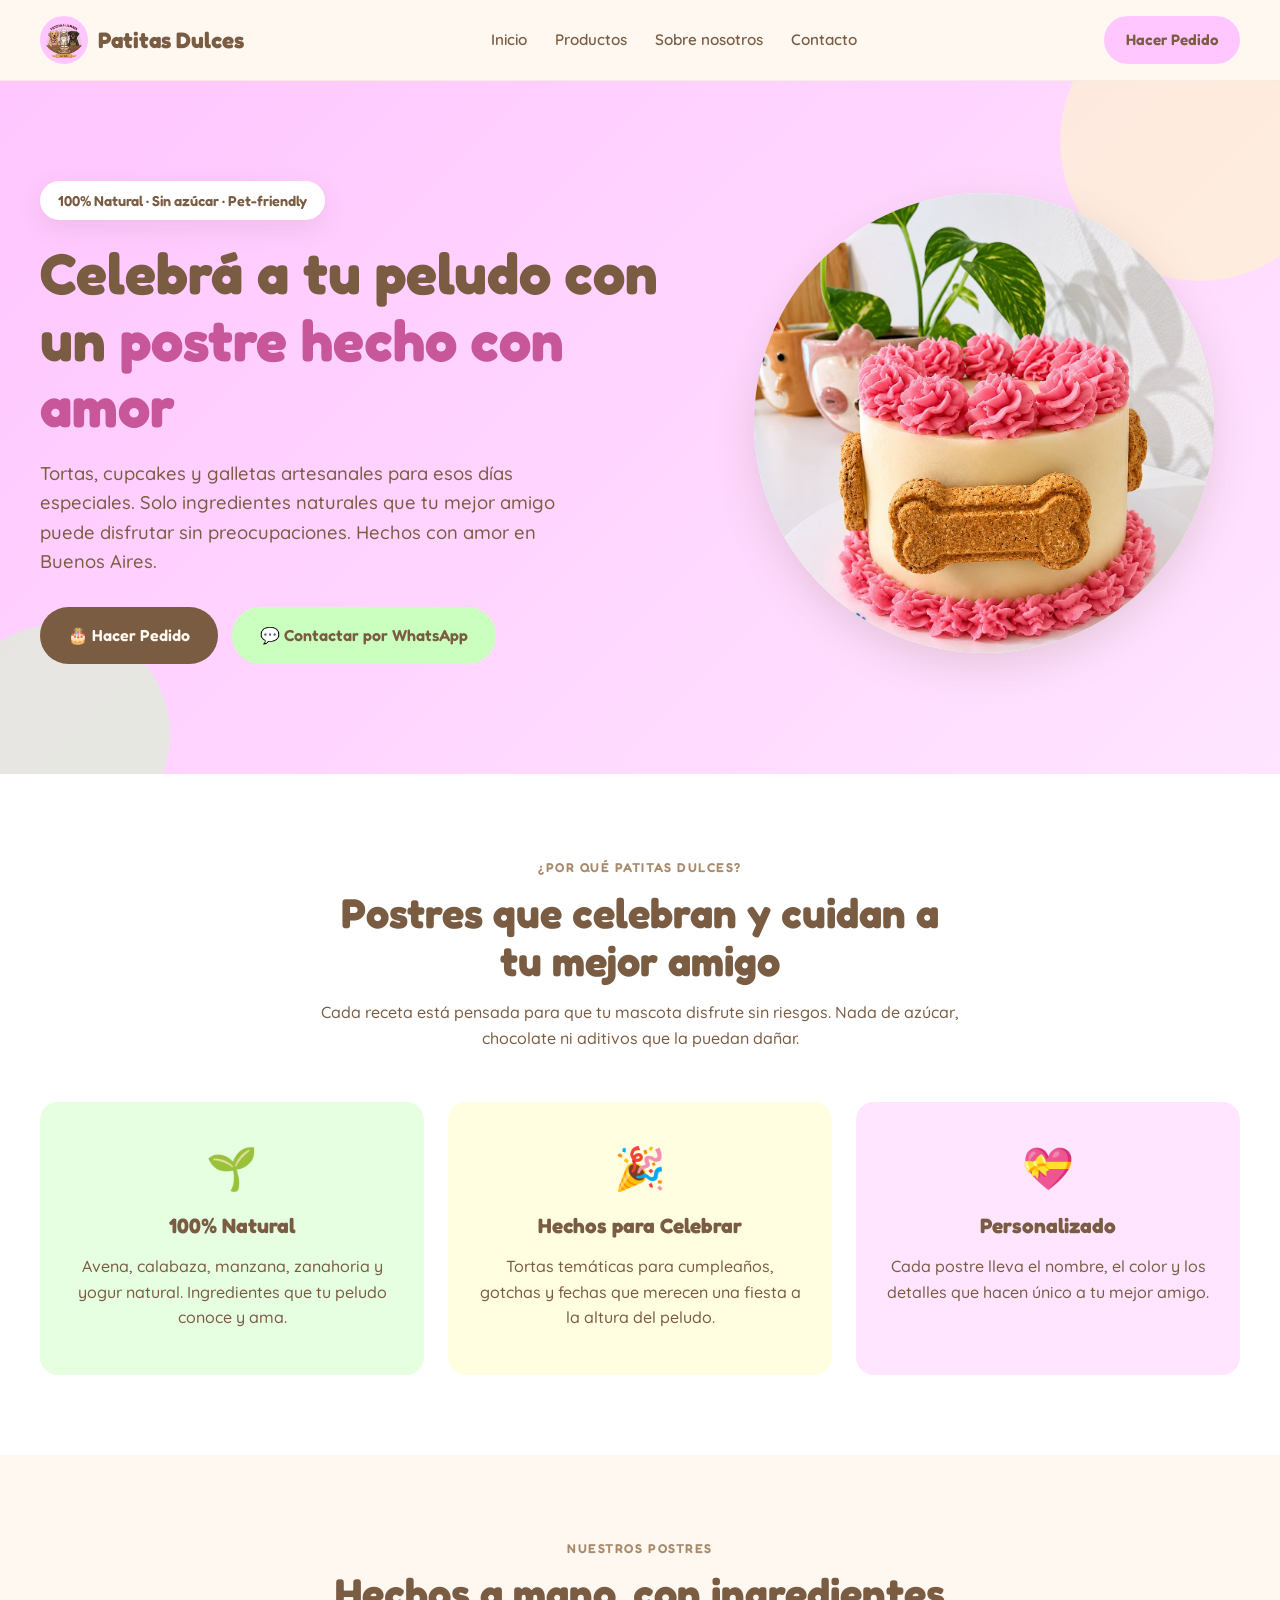
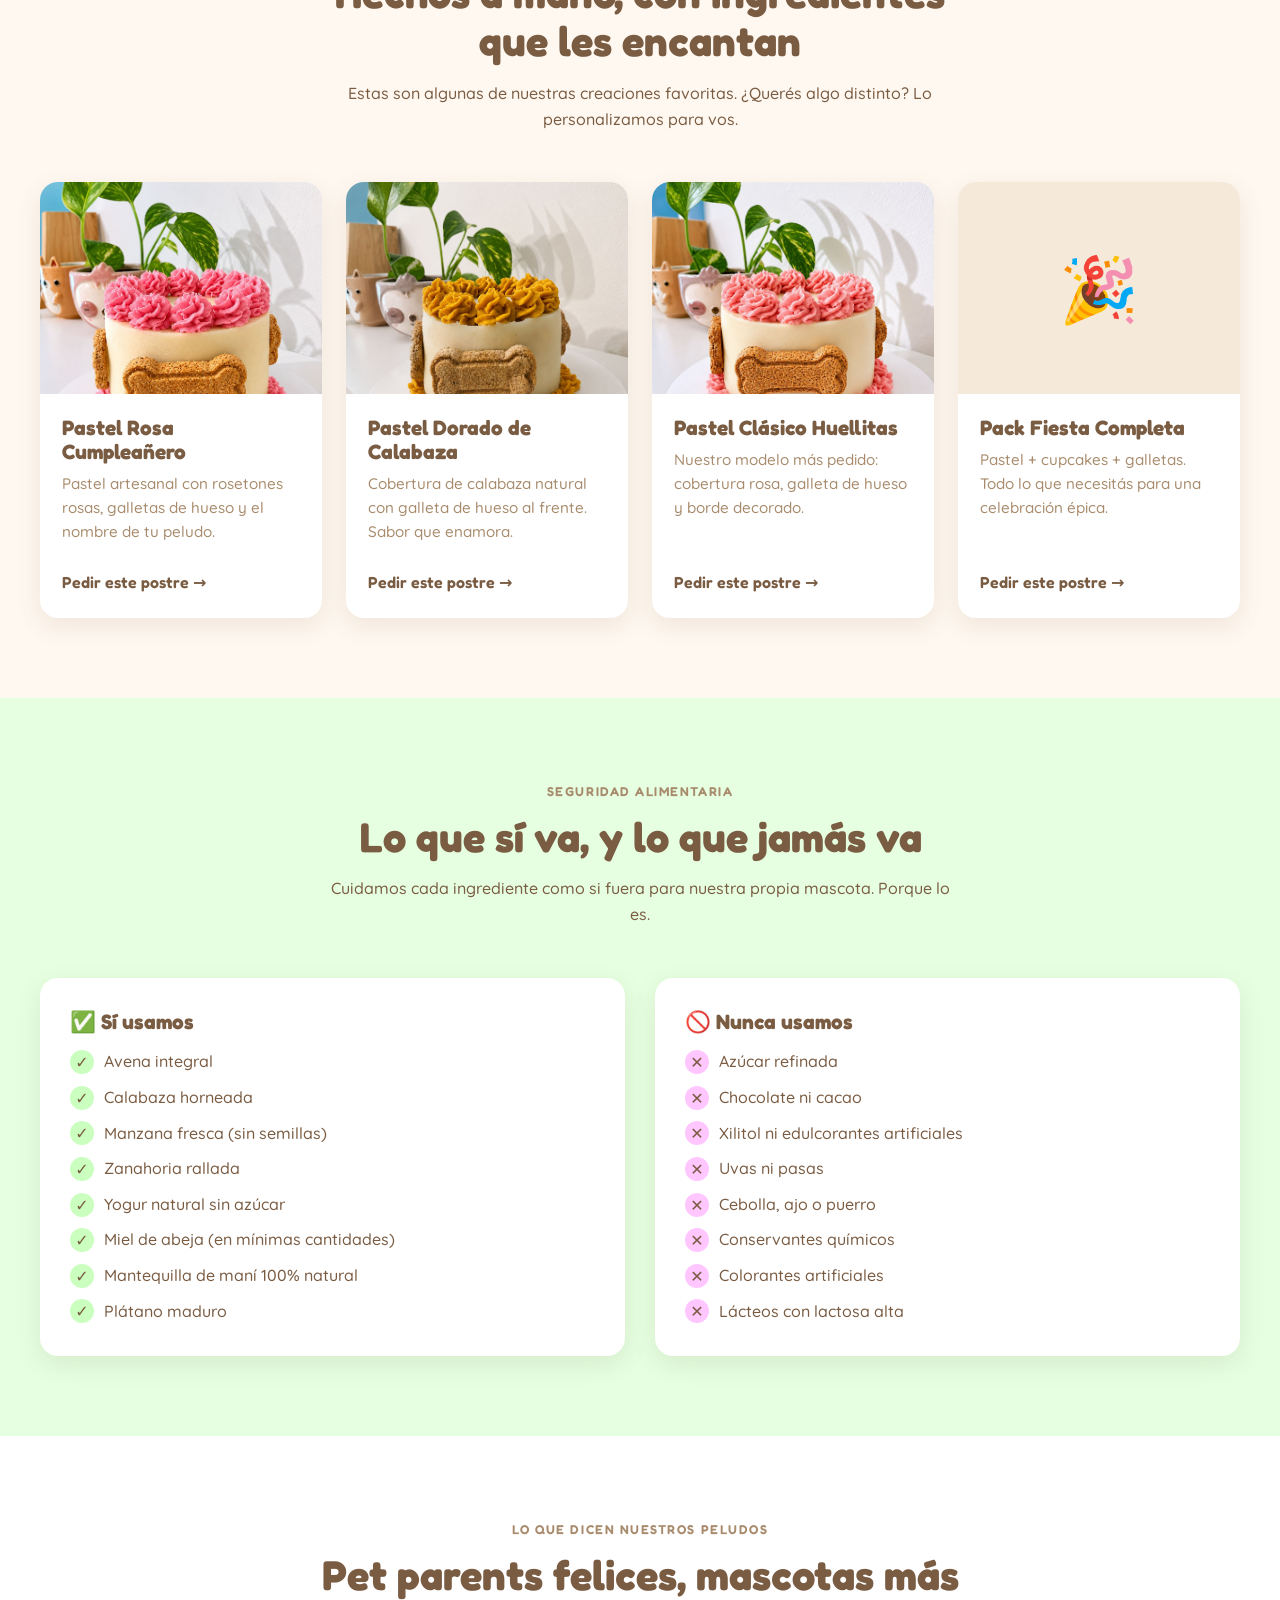
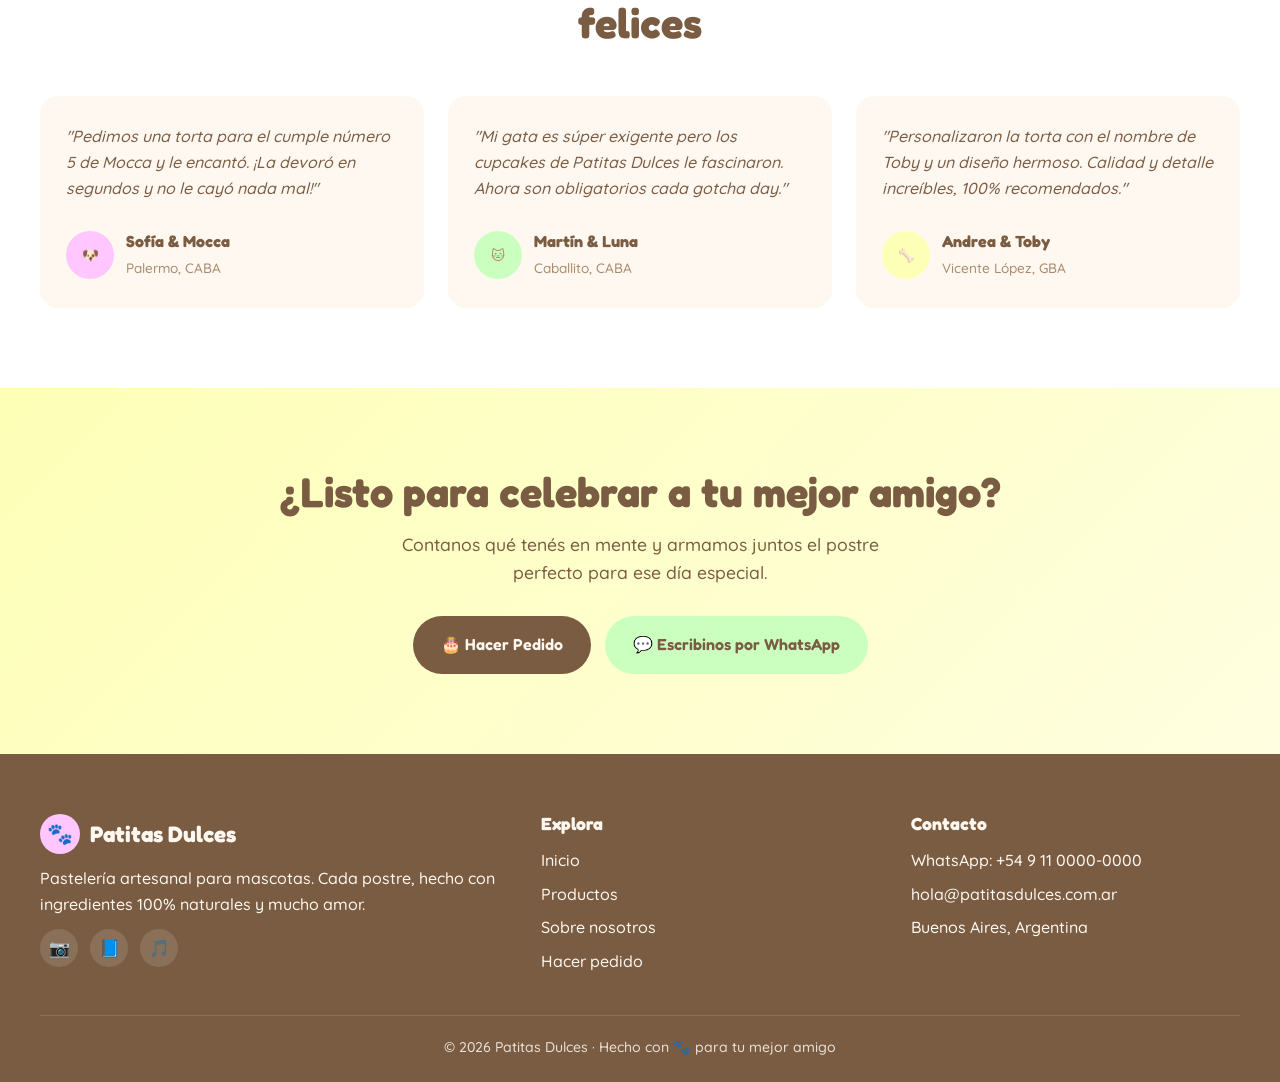
==== index.html @ 6750fe20 "Reestructurar sitio en raiz y actualizar a Argentina" ====
<!DOCTYPE html>
<html lang="es">
<head>
  <meta charset="UTF-8" />
  <meta name="viewport" content="width=device-width, initial-scale=1.0" />
  <title>Patitas Dulces — Postres naturales para tu mascota</title>
  <meta name="description" content="Pastelería artesanal para mascotas. Postres 100% naturales, sin azúcar, sin chocolate y sin aditivos para celebrar los días especiales de tu peludo." />

  <link rel="preconnect" href="https://fonts.googleapis.com" />
  <link rel="preconnect" href="https://fonts.gstatic.com" crossorigin />
  <link href="https://fonts.googleapis.com/css2?family=Fredoka:wght@400;500;600;700&family=Quicksand:wght@400;500;600;700&display=swap" rel="stylesheet" />

  <link rel="stylesheet" href="css/styles.css" />
</head>
<body>

  <!-- ============ HEADER ============ -->
  <header class="site-header">
    <div class="container nav">
      <a href="#inicio" class="logo" aria-label="Patitas Dulces inicio">
        <img src="assets/Many Paws.png" alt="" class="logo-img" />
        Patitas Dulces
      </a>

      <ul class="nav-links" id="nav-links">
        <li><a href="#inicio">Inicio</a></li>
        <li><a href="#productos">Productos</a></li>
        <li><a href="#nosotros">Sobre nosotros</a></li>
        <li><a href="#contacto">Contacto</a></li>
      </ul>

      <div class="nav-cta">
        <a href="pedidos.html" class="btn btn-pill">Hacer Pedido</a>
        <button class="menu-toggle" aria-label="Abrir menú" aria-expanded="false">☰</button>
      </div>
    </div>
  </header>

  <main>

    <!-- ============ HERO ============ -->
    <section class="hero" id="inicio">
      <div class="container hero-inner">
        <div>
          <span class="hero-badge">100% Natural · Sin azúcar · Pet-friendly</span>
          <h1>Celebrá a tu peludo con un <span>postre hecho con amor</span></h1>
          <p class="hero-sub">
            Tortas, cupcakes y galletas artesanales para esos días especiales.
            Solo ingredientes naturales que tu mejor amigo puede disfrutar sin preocupaciones.
            Hechos con amor en Buenos Aires.
          </p>
          <div class="hero-actions">
            <a href="pedidos.html" class="btn btn-primary">🎂 Hacer Pedido</a>
            <a
              href="#"
              class="btn btn-secondary"
              data-whatsapp-message="¡Hola Patitas Dulces! 🐾 Quiero más información sobre sus postres para mascotas."
            >💬 Contactar por WhatsApp</a>
          </div>
        </div>

        <div class="hero-illustration">
          <span class="paw paw-1" aria-hidden="true">🐾</span>
          <span class="paw paw-2" aria-hidden="true">🐾</span>
          <span class="paw paw-3" aria-hidden="true">🐾</span>
          <img src="assets/Imagenes/pastel-rosa.jpeg" alt="Pastel artesanal para mascotas con galleta de hueso y rosetones rosas" />
        </div>
      </div>
    </section>

    <!-- ============ PROPUESTA DE VALOR ============ -->
    <section class="valores" id="nosotros">
      <div class="container">
        <div class="section-head">
          <span class="eyebrow">¿Por qué Patitas Dulces?</span>
          <h2>Postres que celebran y cuidan a tu mejor amigo</h2>
          <p>Cada receta está pensada para que tu mascota disfrute sin riesgos. Nada de azúcar, chocolate ni aditivos que la puedan dañar.</p>
        </div>

        <div class="cards-3">
          <article class="valor-card menta">
            <span class="icono" aria-hidden="true">🌱</span>
            <h3>100% Natural</h3>
            <p>Avena, calabaza, manzana, zanahoria y yogur natural. Ingredientes que tu peludo conoce y ama.</p>
          </article>
          <article class="valor-card vainilla">
            <span class="icono" aria-hidden="true">🎉</span>
            <h3>Hechos para Celebrar</h3>
            <p>Tortas temáticas para cumpleaños, gotchas y fechas que merecen una fiesta a la altura del peludo.</p>
          </article>
          <article class="valor-card rosa">
            <span class="icono" aria-hidden="true">💝</span>
            <h3>Personalizado</h3>
            <p>Cada postre lleva el nombre, el color y los detalles que hacen único a tu mejor amigo.</p>
          </article>
        </div>
      </div>
    </section>

    <!-- ============ PRODUCTOS ============ -->
    <section class="productos" id="productos">
      <div class="container">
        <div class="section-head">
          <span class="eyebrow">Nuestros postres</span>
          <h2>Hechos a mano, con ingredientes que les encantan</h2>
          <p>Estas son algunas de nuestras creaciones favoritas. ¿Querés algo distinto? Lo personalizamos para vos.</p>
        </div>

        <div class="product-grid">
          <article class="product-card">
            <div class="product-image rosa">
              <img src="assets/Imagenes/pastel-rosa.jpeg" alt="Pastel de cumpleaños rosa con galleta de hueso" />
            </div>
            <div class="product-body">
              <h3>Pastel Rosa Cumpleañero</h3>
              <p>Pastel artesanal con rosetones rosas, galletas de hueso y el nombre de tu peludo.</p>
              <a href="pedidos.html#producto-pastel-rosa" class="product-link">Pedir este postre →</a>
            </div>
          </article>

          <article class="product-card">
            <div class="product-image vainilla">
              <img src="assets/Imagenes/pastel-amarillo.jpeg" alt="Pastel de cumpleaños con rosetones dorados y galleta de hueso" />
            </div>
            <div class="product-body">
              <h3>Pastel Dorado de Calabaza</h3>
              <p>Cobertura de calabaza natural con galleta de hueso al frente. Sabor que enamora.</p>
              <a href="pedidos.html#producto-pastel-amarillo" class="product-link">Pedir este postre →</a>
            </div>
          </article>

          <article class="product-card">
            <div class="product-image menta">
              <img src="assets/Imagenes/pastel-rosa-2.jpeg" alt="Pastel rosa clásico con galleta de hueso frontal" />
            </div>
            <div class="product-body">
              <h3>Pastel Clásico Huellitas</h3>
              <p>Nuestro modelo más pedido: cobertura rosa, galleta de hueso y borde decorado.</p>
              <a href="pedidos.html#producto-pastel-clasico" class="product-link">Pedir este postre →</a>
            </div>
          </article>

          <article class="product-card">
            <div class="product-image crema" aria-hidden="true">🎉</div>
            <div class="product-body">
              <h3>Pack Fiesta Completa</h3>
              <p>Pastel + cupcakes + galletas. Todo lo que necesitás para una celebración épica.</p>
              <a href="pedidos.html#producto-pack-fiesta" class="product-link">Pedir este postre →</a>
            </div>
          </article>
        </div>
      </div>
    </section>

    <!-- ============ INGREDIENTES ============ -->
    <section class="ingredientes">
      <div class="container">
        <div class="section-head">
          <span class="eyebrow">Seguridad alimentaria</span>
          <h2>Lo que sí va, y lo que jamás va</h2>
          <p>Cuidamos cada ingrediente como si fuera para nuestra propia mascota. Porque lo es.</p>
        </div>

        <div class="ing-grid">
          <div class="ing-card">
            <h3>✅ Sí usamos</h3>
            <ul class="ing-list si">
              <li>Avena integral</li>
              <li>Calabaza horneada</li>
              <li>Manzana fresca (sin semillas)</li>
              <li>Zanahoria rallada</li>
              <li>Yogur natural sin azúcar</li>
              <li>Miel de abeja (en mínimas cantidades)</li>
              <li>Mantequilla de maní 100% natural</li>
              <li>Plátano maduro</li>
            </ul>
          </div>

          <div class="ing-card">
            <h3>🚫 Nunca usamos</h3>
            <ul class="ing-list no">
              <li>Azúcar refinada</li>
              <li>Chocolate ni cacao</li>
              <li>Xilitol ni edulcorantes artificiales</li>
              <li>Uvas ni pasas</li>
              <li>Cebolla, ajo o puerro</li>
              <li>Conservantes químicos</li>
              <li>Colorantes artificiales</li>
              <li>Lácteos con lactosa alta</li>
            </ul>
          </div>
        </div>
      </div>
    </section>

    <!-- ============ TESTIMONIOS ============ -->
    <section class="testimonios">
      <div class="container">
        <div class="section-head">
          <span class="eyebrow">Lo que dicen nuestros peludos</span>
          <h2>Pet parents felices, mascotas más felices</h2>
        </div>

        <div class="cards-3">
          <article class="testimonio-card">
            <p class="quote">"Pedimos una torta para el cumple número 5 de Mocca y le encantó. ¡La devoró en segundos y no le cayó nada mal!"</p>
            <div class="testimonio-author">
              <span class="avatar" aria-hidden="true">🐶</span>
              <div>
                <strong>Sofía & Mocca</strong>
                <span>Palermo, CABA</span>
              </div>
            </div>
          </article>

          <article class="testimonio-card">
            <p class="quote">"Mi gata es súper exigente pero los cupcakes de Patitas Dulces le fascinaron. Ahora son obligatorios cada gotcha day."</p>
            <div class="testimonio-author">
              <span class="avatar menta" aria-hidden="true">🐱</span>
              <div>
                <strong>Martín & Luna</strong>
                <span>Caballito, CABA</span>
              </div>
            </div>
          </article>

          <article class="testimonio-card">
            <p class="quote">"Personalizaron la torta con el nombre de Toby y un diseño hermoso. Calidad y detalle increíbles, 100% recomendados."</p>
            <div class="testimonio-author">
              <span class="avatar vainilla" aria-hidden="true">🦴</span>
              <div>
                <strong>Andrea & Toby</strong>
                <span>Vicente López, GBA</span>
              </div>
            </div>
          </article>
        </div>
      </div>
    </section>

    <!-- ============ CTA FINAL ============ -->
    <section class="cta-final" id="contacto">
      <div class="container">
        <h2>¿Listo para celebrar a tu mejor amigo?</h2>
        <p>Contanos qué tenés en mente y armamos juntos el postre perfecto para ese día especial.</p>
        <div class="hero-actions">
          <a href="pedidos.html" class="btn btn-primary">🎂 Hacer Pedido</a>
          <a
            href="#"
            class="btn btn-secondary"
            data-whatsapp-message="¡Hola Patitas Dulces! 🐾 Quiero coordinar un postre para mi mascota."
          >💬 Escribinos por WhatsApp</a>
        </div>
      </div>
    </section>

  </main>

  <!-- ============ FOOTER ============ -->
  <footer class="site-footer">
    <div class="container">
      <div class="footer-grid">
        <div>
          <div class="logo">
            <span class="logo-icon" aria-hidden="true">🐾</span>
            Patitas Dulces
          </div>
          <p>Pastelería artesanal para mascotas. Cada postre, hecho con ingredientes 100% naturales y mucho amor.</p>
          <div class="social-links">
            <a href="#" aria-label="Instagram">📷</a>
            <a href="#" aria-label="Facebook">📘</a>
            <a href="#" aria-label="TikTok">🎵</a>
          </div>
        </div>

        <div>
          <h4>Explora</h4>
          <ul class="footer-links">
            <li><a href="#inicio">Inicio</a></li>
            <li><a href="#productos">Productos</a></li>
            <li><a href="#nosotros">Sobre nosotros</a></li>
            <li><a href="pedidos.html">Hacer pedido</a></li>
          </ul>
        </div>

        <div>
          <h4>Contacto</h4>
          <ul class="footer-links">
            <li>
              <a
                href="#"
                data-whatsapp-message="¡Hola Patitas Dulces! 🐾"
              >WhatsApp: +54 9 11 0000-0000</a>
            </li>
            <li><a href="mailto:hola@patitasdulces.com.ar">hola@patitasdulces.com.ar</a></li>
            <li>Buenos Aires, Argentina</li>
          </ul>
        </div>
      </div>

      <div class="footer-bottom">
        © <span id="year">2026</span> Patitas Dulces · Hecho con 🐾 para tu mejor amigo
      </div>
    </div>
  </footer>

  <script src="js/main.js"></script>
  <script>
    document.getElementById('year').textContent = new Date().getFullYear();
  </script>
</body>
</html>
---- css/styles.css ----
/* ============================================
   Patitas Dulces — Estilos base + Landing
   ============================================ */

:root {
  --rosa-pastel: #FFC6FF;
  --amarillo-vainilla: #FDFFB6;
  --azul-menta: #CAFFBF;
  --marron-galleta: #7A5C43;
  --marron-suave: #A88B6C;
  --crema: #FFF8F0;
  --blanco: #FFFFFF;

  --rosa-suave: #FFE5FF;
  --menta-suave: #E5FFE0;
  --vainilla-suave: #FFFEE0;

  --font-titulo: 'Fredoka', 'Baloo 2', system-ui, sans-serif;
  --font-body: 'Quicksand', system-ui, sans-serif;

  --radio-suave: 18px;
  --radio-pill: 999px;
  --sombra-suave: 0 8px 24px rgba(122, 92, 67, 0.12);
  --sombra-fuerte: 0 14px 40px rgba(122, 92, 67, 0.18);

  --max-w: 1200px;
}

* { box-sizing: border-box; }

html { scroll-behavior: smooth; }

body {
  margin: 0;
  font-family: var(--font-body);
  color: var(--marron-galleta);
  background: var(--crema);
  line-height: 1.6;
  font-weight: 500;
}

h1, h2, h3, h4 {
  font-family: var(--font-titulo);
  font-weight: 700;
  color: var(--marron-galleta);
  line-height: 1.15;
  margin: 0 0 16px;
}

h1 { font-size: clamp(2.2rem, 5vw, 3.6rem); }
h2 { font-size: clamp(1.8rem, 3.5vw, 2.6rem); }
h3 { font-size: 1.3rem; }

p { margin: 0 0 12px; }

a { color: var(--marron-galleta); text-decoration: none; }

img { max-width: 100%; display: block; }

.container {
  width: min(100% - 40px, var(--max-w));
  margin-inline: auto;
}

section { padding: 80px 0; }

/* ---------- Botones ---------- */

.btn {
  display: inline-flex;
  align-items: center;
  gap: 10px;
  font-family: var(--font-titulo);
  font-weight: 600;
  font-size: 1rem;
  padding: 14px 26px;
  border-radius: var(--radio-pill);
  border: 2px solid transparent;
  cursor: pointer;
  transition: transform 0.15s ease, box-shadow 0.15s ease, background 0.15s ease;
  text-decoration: none;
  white-space: nowrap;
}

.btn:hover { transform: translateY(-2px); box-shadow: var(--sombra-suave); }

.btn-primary {
  background: var(--marron-galleta);
  color: var(--crema);
}
.btn-primary:hover { background: #6a4f39; }

.btn-secondary {
  background: var(--azul-menta);
  color: var(--marron-galleta);
}
.btn-secondary:hover { background: #b3f4a1; }

.btn-pill {
  background: var(--rosa-pastel);
  color: var(--marron-galleta);
  padding: 10px 20px;
  font-size: 0.95rem;
}

.btn-outline {
  background: transparent;
  color: var(--marron-galleta);
  border-color: var(--marron-galleta);
}
.btn-outline:hover { background: var(--marron-galleta); color: var(--crema); }

/* ---------- Header ---------- */

.site-header {
  position: sticky;
  top: 0;
  z-index: 50;
  background: rgba(255, 248, 240, 0.92);
  backdrop-filter: blur(10px);
  border-bottom: 1px solid rgba(122, 92, 67, 0.08);
}

.nav {
  display: flex;
  align-items: center;
  justify-content: space-between;
  padding: 16px 0;
  gap: 20px;
}

.logo {
  display: flex;
  align-items: center;
  gap: 10px;
  font-family: var(--font-titulo);
  font-weight: 700;
  font-size: 1.4rem;
  color: var(--marron-galleta);
}

.logo-icon {
  width: 40px;
  height: 40px;
  background: var(--rosa-pastel);
  border-radius: 50%;
  display: grid;
  place-items: center;
  font-size: 1.3rem;
}

.logo-img {
  width: 48px;
  height: 48px;
  object-fit: contain;
  border-radius: 50%;
  background: var(--rosa-pastel);
  padding: 4px;
}

.site-footer .logo-img {
  background: rgba(255, 198, 255, 0.85);
}

.nav-links {
  display: flex;
  gap: 28px;
  list-style: none;
  margin: 0;
  padding: 0;
}

.nav-links a {
  font-weight: 600;
  font-size: 0.95rem;
  transition: color 0.15s ease;
}
.nav-links a:hover { color: var(--marron-suave); }

.nav-cta { display: flex; align-items: center; gap: 12px; }

.menu-toggle {
  display: none;
  background: transparent;
  border: 0;
  font-size: 1.6rem;
  cursor: pointer;
  color: var(--marron-galleta);
  padding: 6px 10px;
}

/* ---------- Hero ---------- */

.hero {
  position: relative;
  background: linear-gradient(135deg, var(--rosa-pastel) 0%, var(--rosa-suave) 100%);
  overflow: hidden;
  padding: 100px 0 110px;
}

.hero::before,
.hero::after {
  content: "";
  position: absolute;
  border-radius: 50%;
  opacity: 0.45;
  pointer-events: none;
}
.hero::before {
  width: 280px; height: 280px;
  background: var(--amarillo-vainilla);
  top: -80px; right: -60px;
}
.hero::after {
  width: 220px; height: 220px;
  background: var(--azul-menta);
  bottom: -70px; left: -50px;
}

.hero-inner {
  position: relative;
  z-index: 1;
  display: grid;
  grid-template-columns: 1.1fr 0.9fr;
  align-items: center;
  gap: 60px;
}

.hero-badge {
  display: inline-block;
  background: var(--blanco);
  color: var(--marron-galleta);
  font-family: var(--font-titulo);
  font-weight: 600;
  padding: 8px 18px;
  border-radius: var(--radio-pill);
  font-size: 0.9rem;
  margin-bottom: 20px;
  box-shadow: var(--sombra-suave);
}

.hero h1 { margin-bottom: 20px; }
.hero h1 span { color: #c8579a; }

.hero-sub {
  font-size: 1.15rem;
  max-width: 520px;
  margin-bottom: 30px;
}

.hero-actions {
  display: flex;
  gap: 14px;
  flex-wrap: wrap;
}

.hero-illustration {
  position: relative;
  aspect-ratio: 1;
  background: var(--blanco);
  border-radius: 50%;
  display: grid;
  place-items: center;
  box-shadow: var(--sombra-fuerte);
  max-width: 460px;
  margin-inline: auto;
  overflow: hidden;
}

.hero-illustration img {
  width: 100%;
  height: 100%;
  object-fit: cover;
}

.hero-illustration .paw {
  position: absolute;
  font-size: 2.4rem;
  z-index: 2;
  filter: drop-shadow(0 2px 4px rgba(122, 92, 67, 0.3));
}
.hero-illustration .paw-1 { top: -10px; left: 10%; transform: rotate(-20deg); }
.hero-illustration .paw-2 { top: 8%; right: -10px; transform: rotate(25deg); }
.hero-illustration .paw-3 { bottom: -10px; left: 18%; transform: rotate(15deg); }

/* ---------- Propuesta de valor ---------- */

.valores { background: var(--blanco); }

.section-head {
  text-align: center;
  max-width: 640px;
  margin: 0 auto 50px;
}

.section-head .eyebrow {
  display: inline-block;
  font-family: var(--font-titulo);
  font-weight: 600;
  text-transform: uppercase;
  letter-spacing: 0.12em;
  font-size: 0.8rem;
  color: var(--marron-suave);
  margin-bottom: 10px;
}

.cards-3 {
  display: grid;
  grid-template-columns: repeat(3, 1fr);
  gap: 24px;
}

.valor-card {
  border-radius: var(--radio-suave);
  padding: 32px 26px;
  text-align: center;
  transition: transform 0.2s ease;
}
.valor-card:hover { transform: translateY(-4px); }
.valor-card .icono {
  font-size: 2.6rem;
  margin-bottom: 14px;
  display: inline-block;
}
.valor-card.menta { background: var(--menta-suave); }
.valor-card.vainilla { background: var(--vainilla-suave); }
.valor-card.rosa { background: var(--rosa-suave); }

/* ---------- Productos ---------- */

.productos { background: var(--crema); }

.product-grid {
  display: grid;
  grid-template-columns: repeat(4, 1fr);
  gap: 24px;
}

.product-card {
  background: var(--blanco);
  border-radius: var(--radio-suave);
  overflow: hidden;
  box-shadow: var(--sombra-suave);
  display: flex;
  flex-direction: column;
  transition: transform 0.2s ease, box-shadow 0.2s ease;
}
.product-card:hover {
  transform: translateY(-4px);
  box-shadow: var(--sombra-fuerte);
}

.product-image {
  aspect-ratio: 4 / 3;
  display: grid;
  place-items: center;
  font-size: 4rem;
  overflow: hidden;
  position: relative;
}
.product-image img {
  width: 100%;
  height: 100%;
  object-fit: cover;
  display: block;
}
.product-image.rosa { background: var(--rosa-suave); }
.product-image.menta { background: var(--menta-suave); }
.product-image.vainilla { background: var(--vainilla-suave); }
.product-image.crema { background: #F5E9DA; }

.product-body { padding: 22px; flex: 1; display: flex; flex-direction: column; }
.product-body h3 { margin-bottom: 8px; }
.product-body p { font-size: 0.95rem; color: var(--marron-suave); flex: 1; }
.product-body .product-link {
  margin-top: 14px;
  font-family: var(--font-titulo);
  font-weight: 600;
  color: var(--marron-galleta);
}
.product-body .product-link:hover { color: #6a4f39; }

/* ---------- Ingredientes ---------- */

.ingredientes { background: var(--menta-suave); }

.ing-grid {
  display: grid;
  grid-template-columns: 1fr 1fr;
  gap: 30px;
}

.ing-card {
  background: var(--blanco);
  border-radius: var(--radio-suave);
  padding: 32px 30px;
  box-shadow: var(--sombra-suave);
}

.ing-card h3 {
  display: flex;
  align-items: center;
  gap: 10px;
  margin-bottom: 16px;
}

.ing-list {
  list-style: none;
  padding: 0;
  margin: 0;
  display: grid;
  gap: 10px;
}

.ing-list li {
  display: flex;
  align-items: center;
  gap: 10px;
  font-weight: 500;
}

.ing-list.si li::before {
  content: "✓";
  width: 24px; height: 24px;
  background: var(--azul-menta);
  color: var(--marron-galleta);
  border-radius: 50%;
  display: grid;
  place-items: center;
  font-weight: 700;
}

.ing-list.no li::before {
  content: "✕";
  width: 24px; height: 24px;
  background: var(--rosa-pastel);
  color: var(--marron-galleta);
  border-radius: 50%;
  display: grid;
  place-items: center;
  font-weight: 700;
}

/* ---------- Testimonios ---------- */

.testimonios { background: var(--blanco); }

.testimonio-card {
  background: var(--crema);
  border-radius: var(--radio-suave);
  padding: 28px 26px;
  display: flex;
  flex-direction: column;
  gap: 16px;
}

.testimonio-card .quote {
  font-style: italic;
  color: var(--marron-galleta);
  font-size: 1rem;
}

.testimonio-author {
  display: flex;
  align-items: center;
  gap: 12px;
}

.avatar {
  width: 48px; height: 48px;
  border-radius: 50%;
  display: grid;
  place-items: center;
  font-size: 1.6rem;
  background: var(--rosa-pastel);
}
.avatar.menta { background: var(--azul-menta); }
.avatar.vainilla { background: var(--amarillo-vainilla); }

.testimonio-author strong {
  display: block;
  font-family: var(--font-titulo);
  font-size: 1rem;
}
.testimonio-author span {
  font-size: 0.85rem;
  color: var(--marron-suave);
}

/* ---------- CTA final ---------- */

.cta-final {
  background: linear-gradient(135deg, var(--amarillo-vainilla) 0%, var(--vainilla-suave) 100%);
  text-align: center;
}

.cta-final h2 { margin-bottom: 14px; }
.cta-final p { max-width: 540px; margin: 0 auto 30px; font-size: 1.1rem; }
.cta-final .hero-actions { justify-content: center; }

/* ---------- Footer ---------- */

.site-footer {
  background: var(--marron-galleta);
  color: var(--crema);
  padding: 60px 0 24px;
}

.site-footer a { color: var(--crema); }

.footer-grid {
  display: grid;
  grid-template-columns: 1.4fr 1fr 1fr;
  gap: 40px;
  margin-bottom: 40px;
}

.site-footer .logo { color: var(--crema); margin-bottom: 12px; }
.site-footer h4 {
  color: var(--crema);
  font-family: var(--font-titulo);
  margin-bottom: 14px;
  font-size: 1.1rem;
}

.footer-links { list-style: none; padding: 0; margin: 0; display: grid; gap: 8px; }
.footer-links a:hover { opacity: 0.8; }

.social-links { display: flex; gap: 12px; margin-top: 10px; }
.social-links a {
  width: 38px; height: 38px;
  border-radius: 50%;
  background: rgba(255, 248, 240, 0.12);
  display: grid;
  place-items: center;
  font-size: 1.05rem;
  transition: background 0.15s ease;
}
.social-links a:hover { background: rgba(255, 248, 240, 0.22); }

.footer-bottom {
  border-top: 1px solid rgba(255, 248, 240, 0.15);
  padding-top: 20px;
  text-align: center;
  font-size: 0.88rem;
  opacity: 0.85;
}

/* ---------- Responsive ---------- */

@media (max-width: 960px) {
  .hero-inner { grid-template-columns: 1fr; text-align: center; }
  .hero-actions { justify-content: center; }
  .hero-sub { margin-inline: auto; }
  .hero-illustration { max-width: 320px; }
  .product-grid { grid-template-columns: repeat(2, 1fr); }
  .cards-3 { grid-template-columns: 1fr 1fr; }
  .footer-grid { grid-template-columns: 1fr 1fr; }
}

@media (max-width: 720px) {
  section { padding: 60px 0; }
  .nav-links {
    display: none;
    position: absolute;
    top: 100%;
    left: 0;
    right: 0;
    flex-direction: column;
    gap: 0;
    background: var(--crema);
    padding: 14px 24px;
    border-bottom: 1px solid rgba(122, 92, 67, 0.08);
  }
  .nav-links.open { display: flex; }
  .nav-links li { padding: 10px 0; }
  .nav { position: relative; }
  .menu-toggle { display: inline-flex; }
  .nav-cta .btn-pill { display: none; }

  .product-grid { grid-template-columns: 1fr; }
  .cards-3 { grid-template-columns: 1fr; }
  .ing-grid { grid-template-columns: 1fr; }
  .footer-grid { grid-template-columns: 1fr; gap: 30px; }
  .hero { padding: 70px 0 80px; }
}
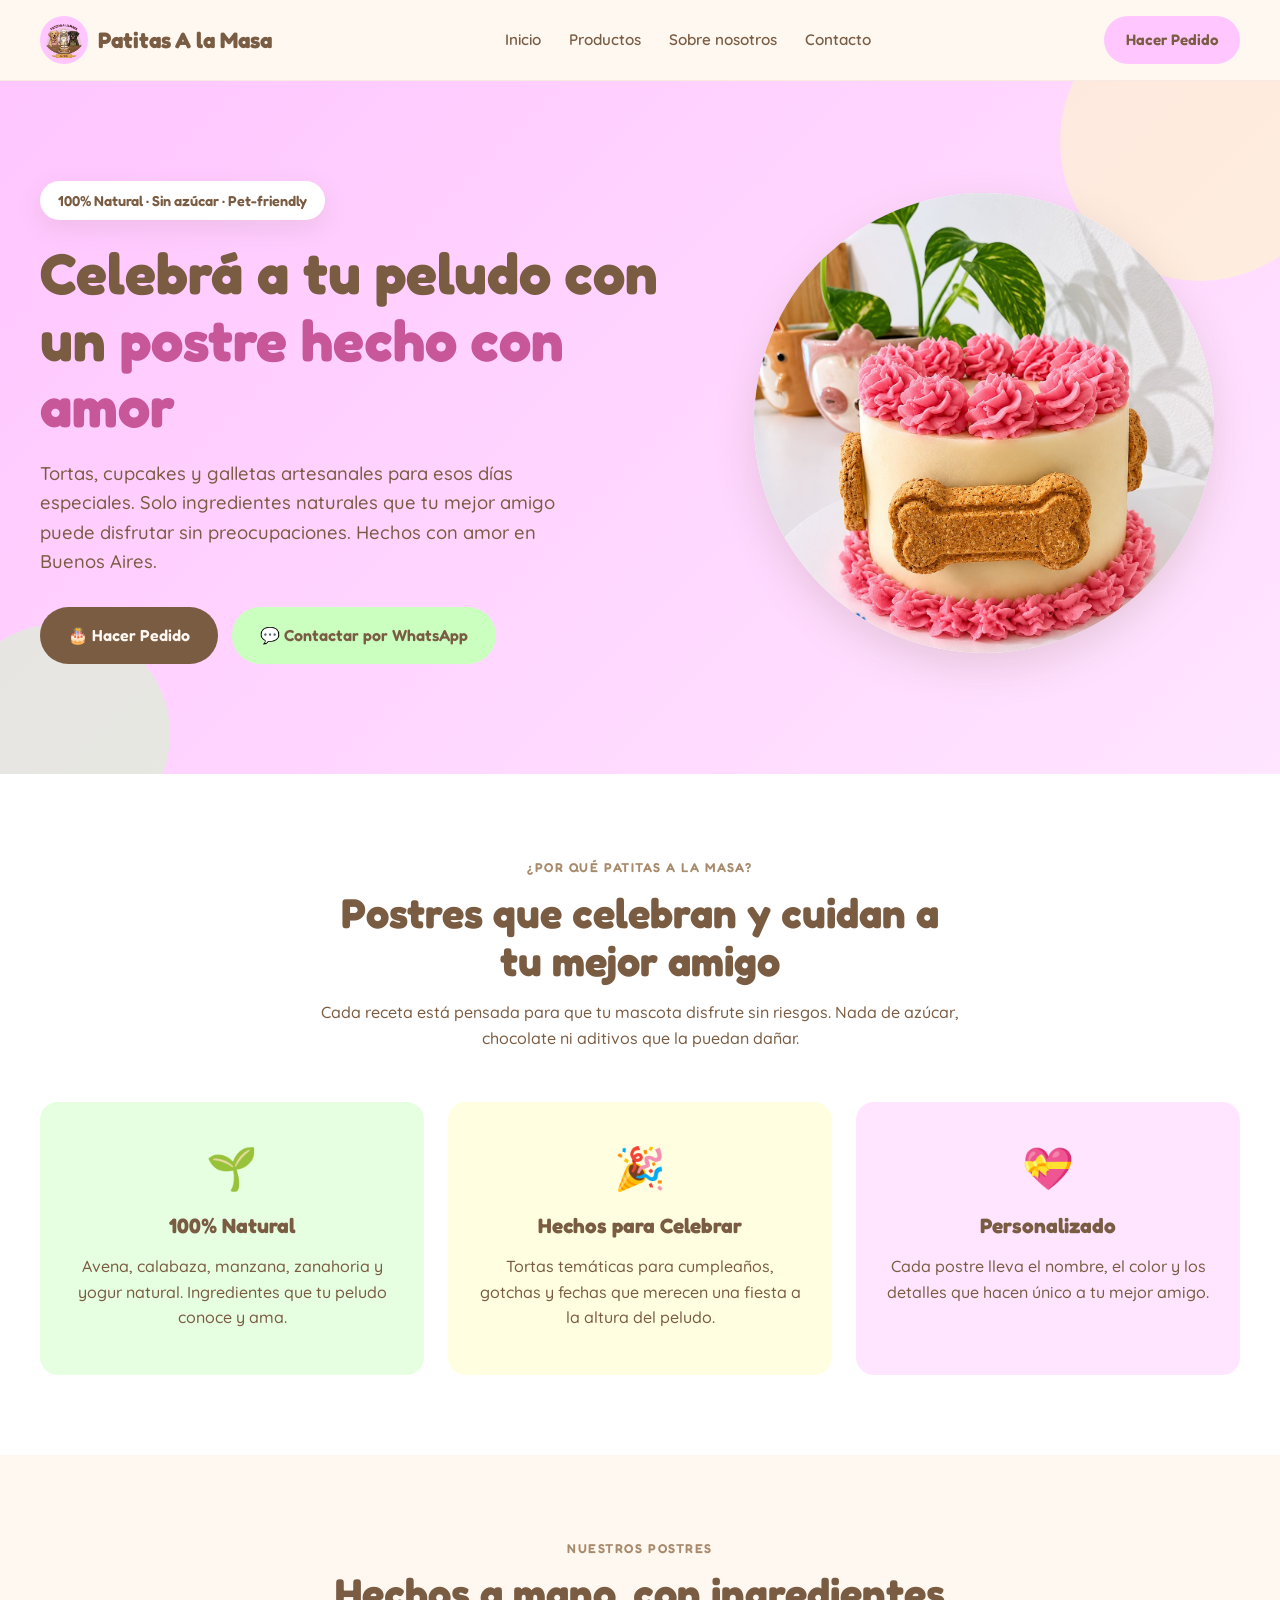
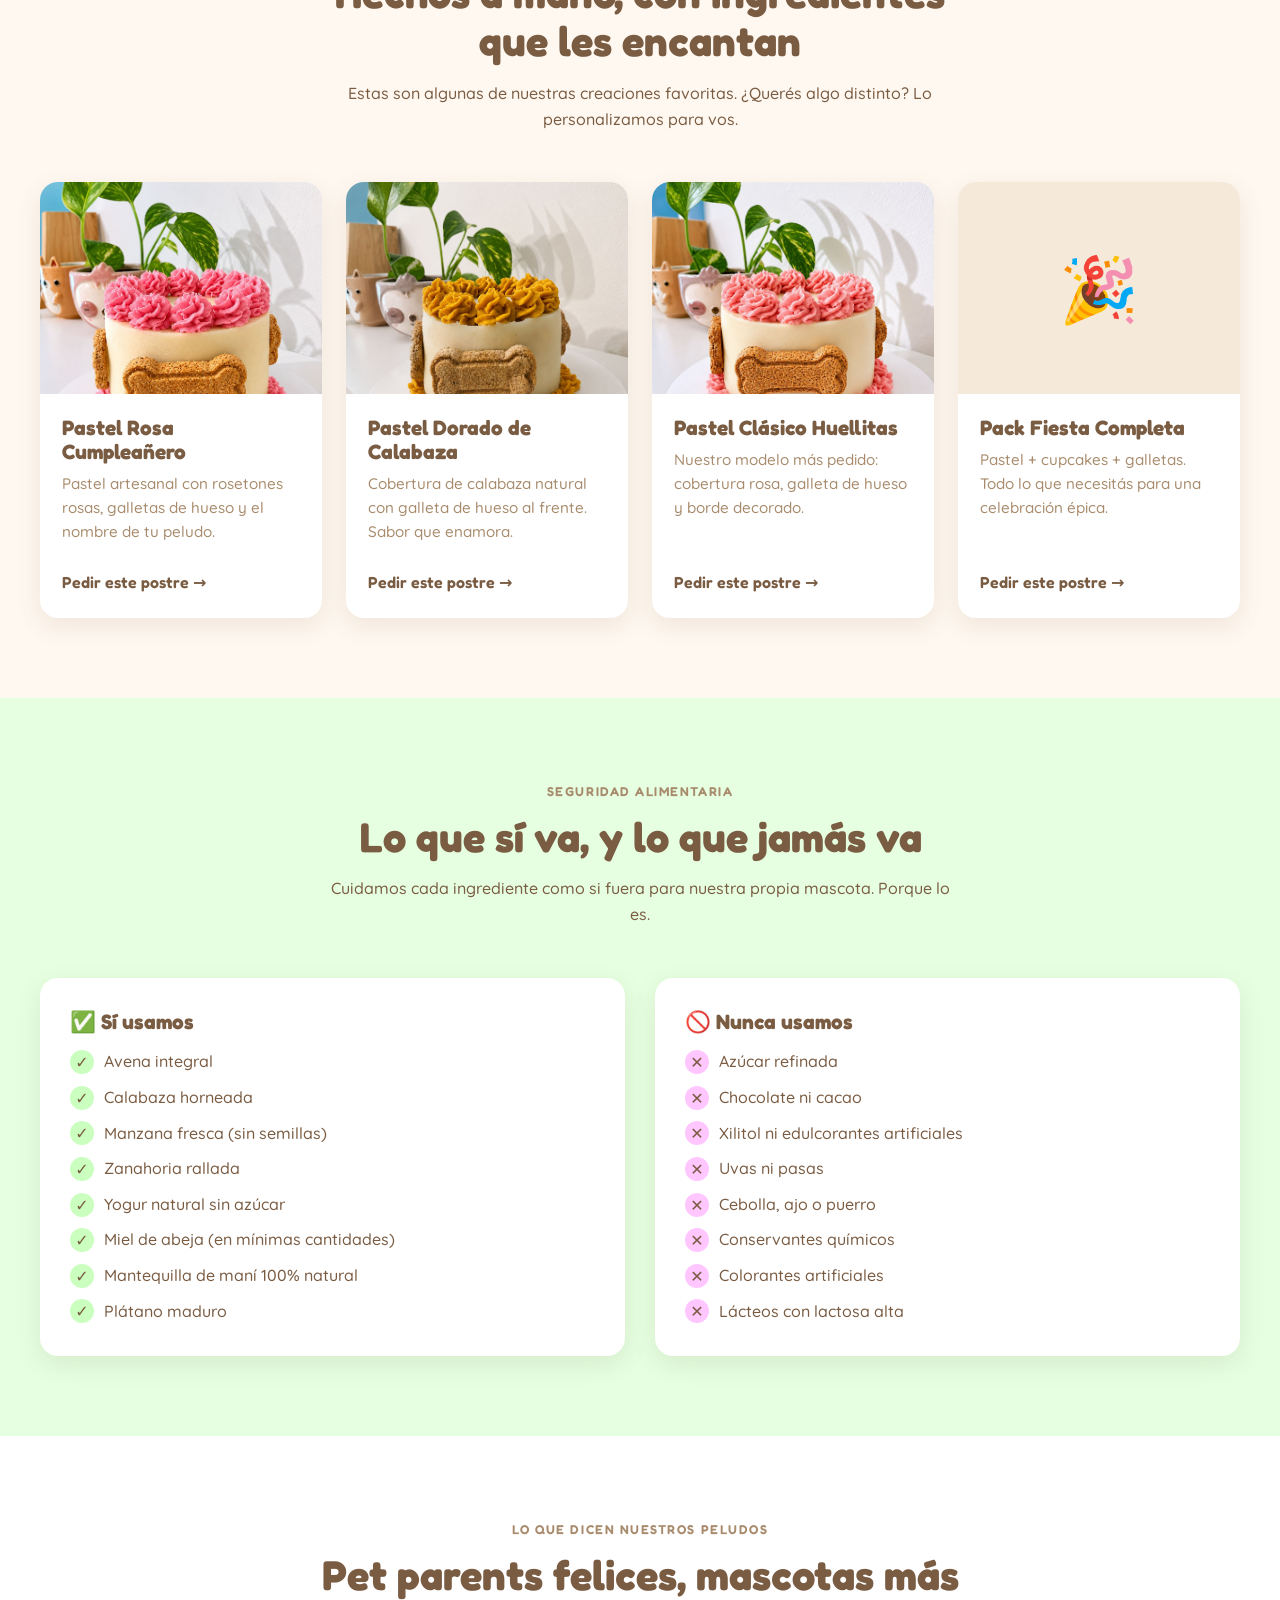
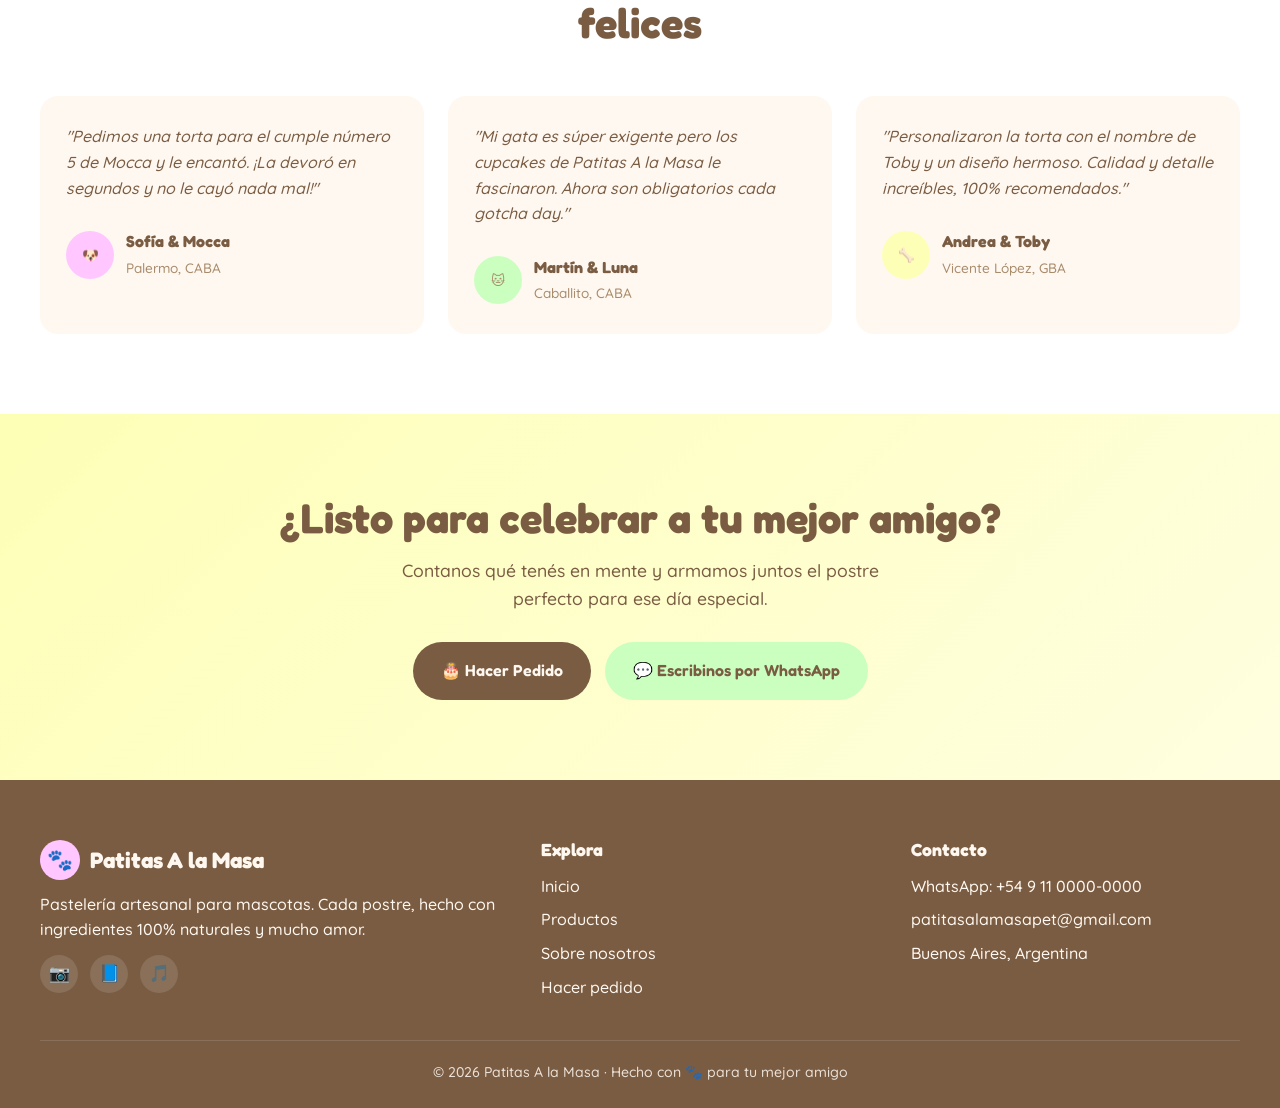
==== commit af587718: "Inicializar repo y renombrar a Patitas a la masa" ====
--- a/index.html
+++ b/index.html
@@ -3,7 +3,7 @@
 <head>
   <meta charset="UTF-8" />
   <meta name="viewport" content="width=device-width, initial-scale=1.0" />
-  <title>Patitas Dulces — Postres naturales para tu mascota</title>
+  <title>Patitas a la masa — Postres naturales para tu mascota</title>
   <meta name="description" content="Pastelería artesanal para mascotas. Postres 100% naturales, sin azúcar, sin chocolate y sin aditivos para celebrar los días especiales de tu peludo." />
 
   <link rel="preconnect" href="https://fonts.googleapis.com" />
@@ -17,9 +17,9 @@
   <!-- ============ HEADER ============ -->
   <header class="site-header">
     <div class="container nav">
-      <a href="#inicio" class="logo" aria-label="Patitas Dulces inicio">
+      <a href="#inicio" class="logo" aria-label="Patitas A la Masa inicio">
         <img src="assets/Many Paws.png" alt="" class="logo-img" />
-        Patitas Dulces
+        Patitas A la Masa
       </a>
 
       <ul class="nav-links" id="nav-links">
@@ -54,7 +54,7 @@
             <a
               href="#"
               class="btn btn-secondary"
-              data-whatsapp-message="¡Hola Patitas Dulces! 🐾 Quiero más información sobre sus postres para mascotas."
+              data-whatsapp-message="¡Hola Patitas A la Masa! 🐾 Quiero más información sobre sus postres para mascotas."
             >💬 Contactar por WhatsApp</a>
           </div>
         </div>
@@ -72,7 +72,7 @@
     <section class="valores" id="nosotros">
       <div class="container">
         <div class="section-head">
-          <span class="eyebrow">¿Por qué Patitas Dulces?</span>
+          <span class="eyebrow">¿Por qué Patitas A la Masa?</span>
           <h2>Postres que celebran y cuidan a tu mejor amigo</h2>
           <p>Cada receta está pensada para que tu mascota disfrute sin riesgos. Nada de azúcar, chocolate ni aditivos que la puedan dañar.</p>
         </div>
@@ -214,7 +214,7 @@
           </article>
 
           <article class="testimonio-card">
-            <p class="quote">"Mi gata es súper exigente pero los cupcakes de Patitas Dulces le fascinaron. Ahora son obligatorios cada gotcha day."</p>
+            <p class="quote">"Mi gata es súper exigente pero los cupcakes de Patitas A la Masa le fascinaron. Ahora son obligatorios cada gotcha day."</p>
             <div class="testimonio-author">
               <span class="avatar menta" aria-hidden="true">🐱</span>
               <div>
@@ -248,7 +248,7 @@
           <a
             href="#"
             class="btn btn-secondary"
-            data-whatsapp-message="¡Hola Patitas Dulces! 🐾 Quiero coordinar un postre para mi mascota."
+            data-whatsapp-message="¡Hola Patitas A la Masa! 🐾 Quiero coordinar un postre para mi mascota."
           >💬 Escribinos por WhatsApp</a>
         </div>
       </div>
@@ -263,7 +263,7 @@
         <div>
           <div class="logo">
             <span class="logo-icon" aria-hidden="true">🐾</span>
-            Patitas Dulces
+            Patitas A la Masa
           </div>
           <p>Pastelería artesanal para mascotas. Cada postre, hecho con ingredientes 100% naturales y mucho amor.</p>
           <div class="social-links">
@@ -289,17 +289,17 @@
             <li>
               <a
                 href="#"
-                data-whatsapp-message="¡Hola Patitas Dulces! 🐾"
+                data-whatsapp-message="¡Hola Patitas A la Masa! 🐾"
               >WhatsApp: +54 9 11 0000-0000</a>
             </li>
-            <li><a href="mailto:hola@patitasdulces.com.ar">hola@patitasdulces.com.ar</a></li>
+            <li><a href="mailto:patitasalamasapet@gmail.com">patitasalamasapet@gmail.com</a></li>
             <li>Buenos Aires, Argentina</li>
           </ul>
         </div>
       </div>
 
       <div class="footer-bottom">
-        © <span id="year">2026</span> Patitas Dulces · Hecho con 🐾 para tu mejor amigo
+        © <span id="year">2026</span> Patitas A la Masa · Hecho con 🐾 para tu mejor amigo
       </div>
     </div>
   </footer>
--- a/css/styles.css
+++ b/css/styles.css
@@ -1,5 +1,5 @@
 /* ============================================
-   Patitas Dulces — Estilos base + Landing
+   Patitas a la masa — Estilos base + Landing
    ============================================ */
 
 :root {
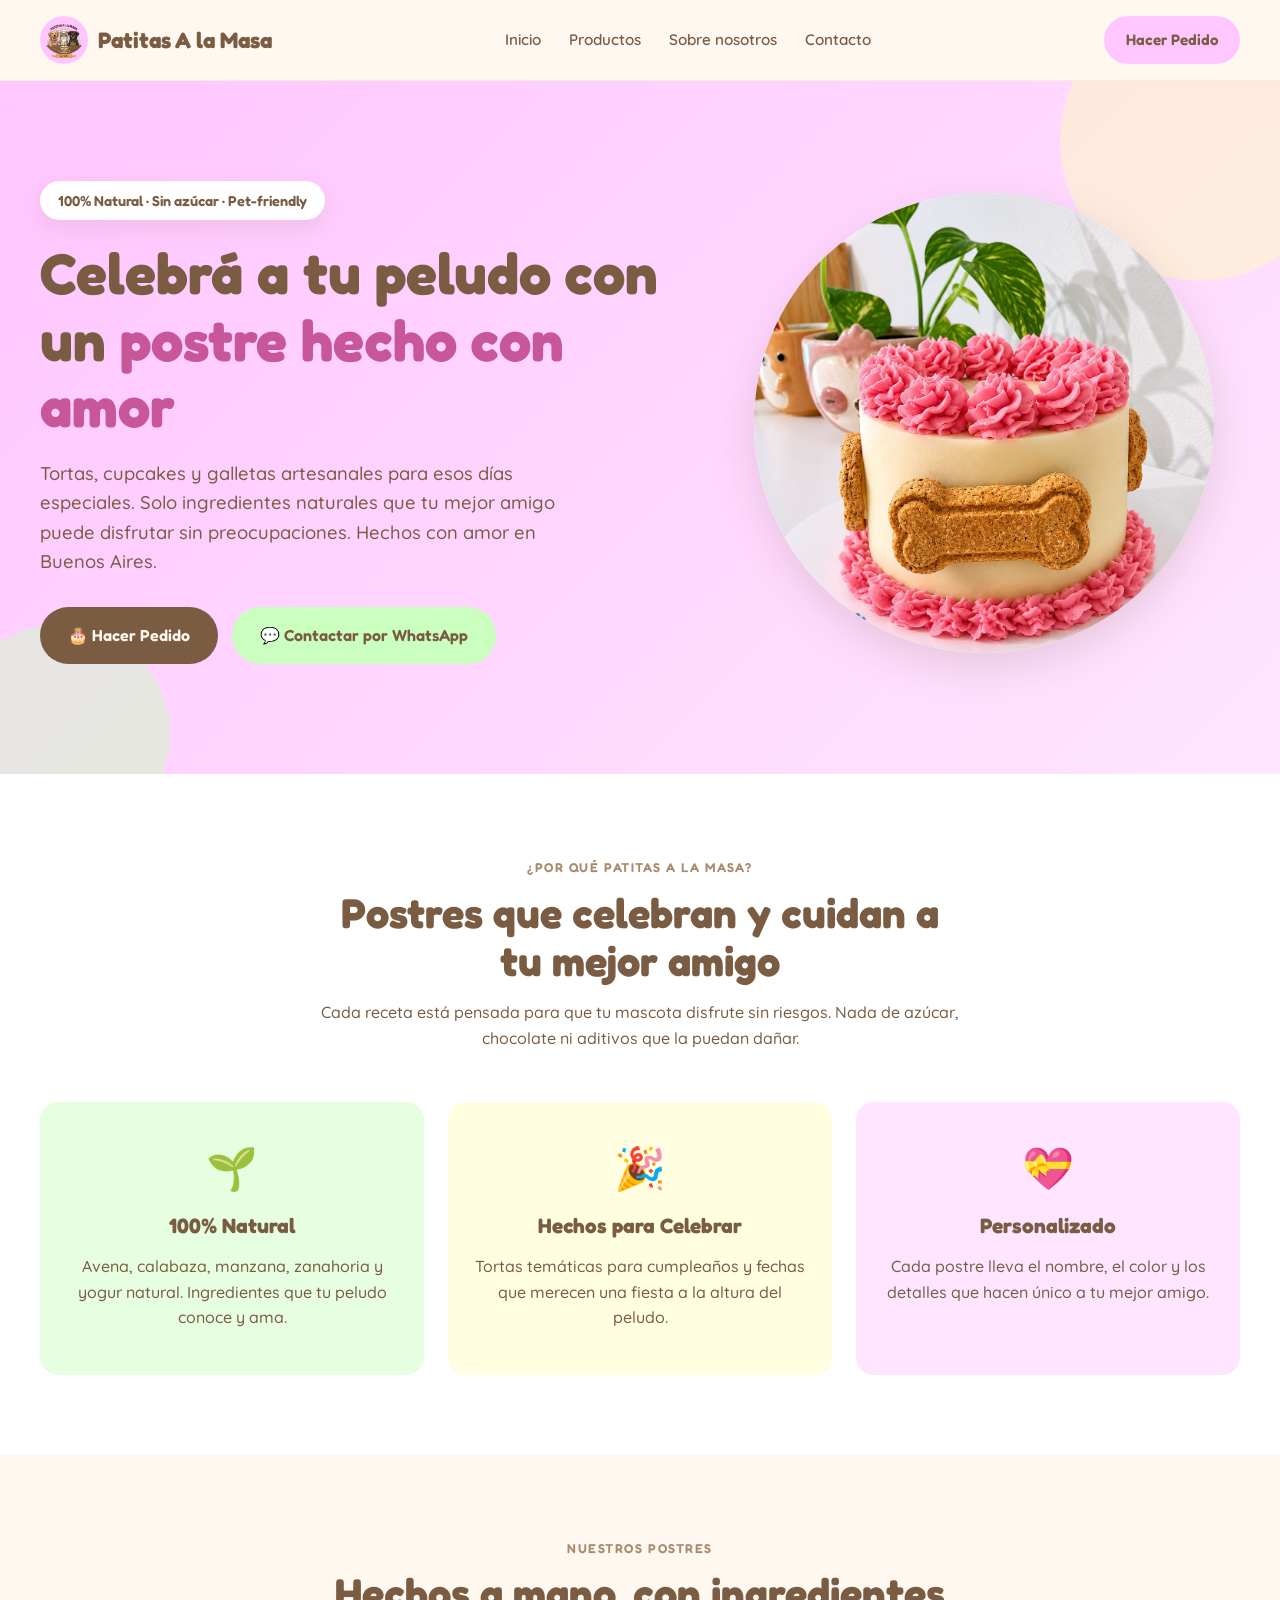
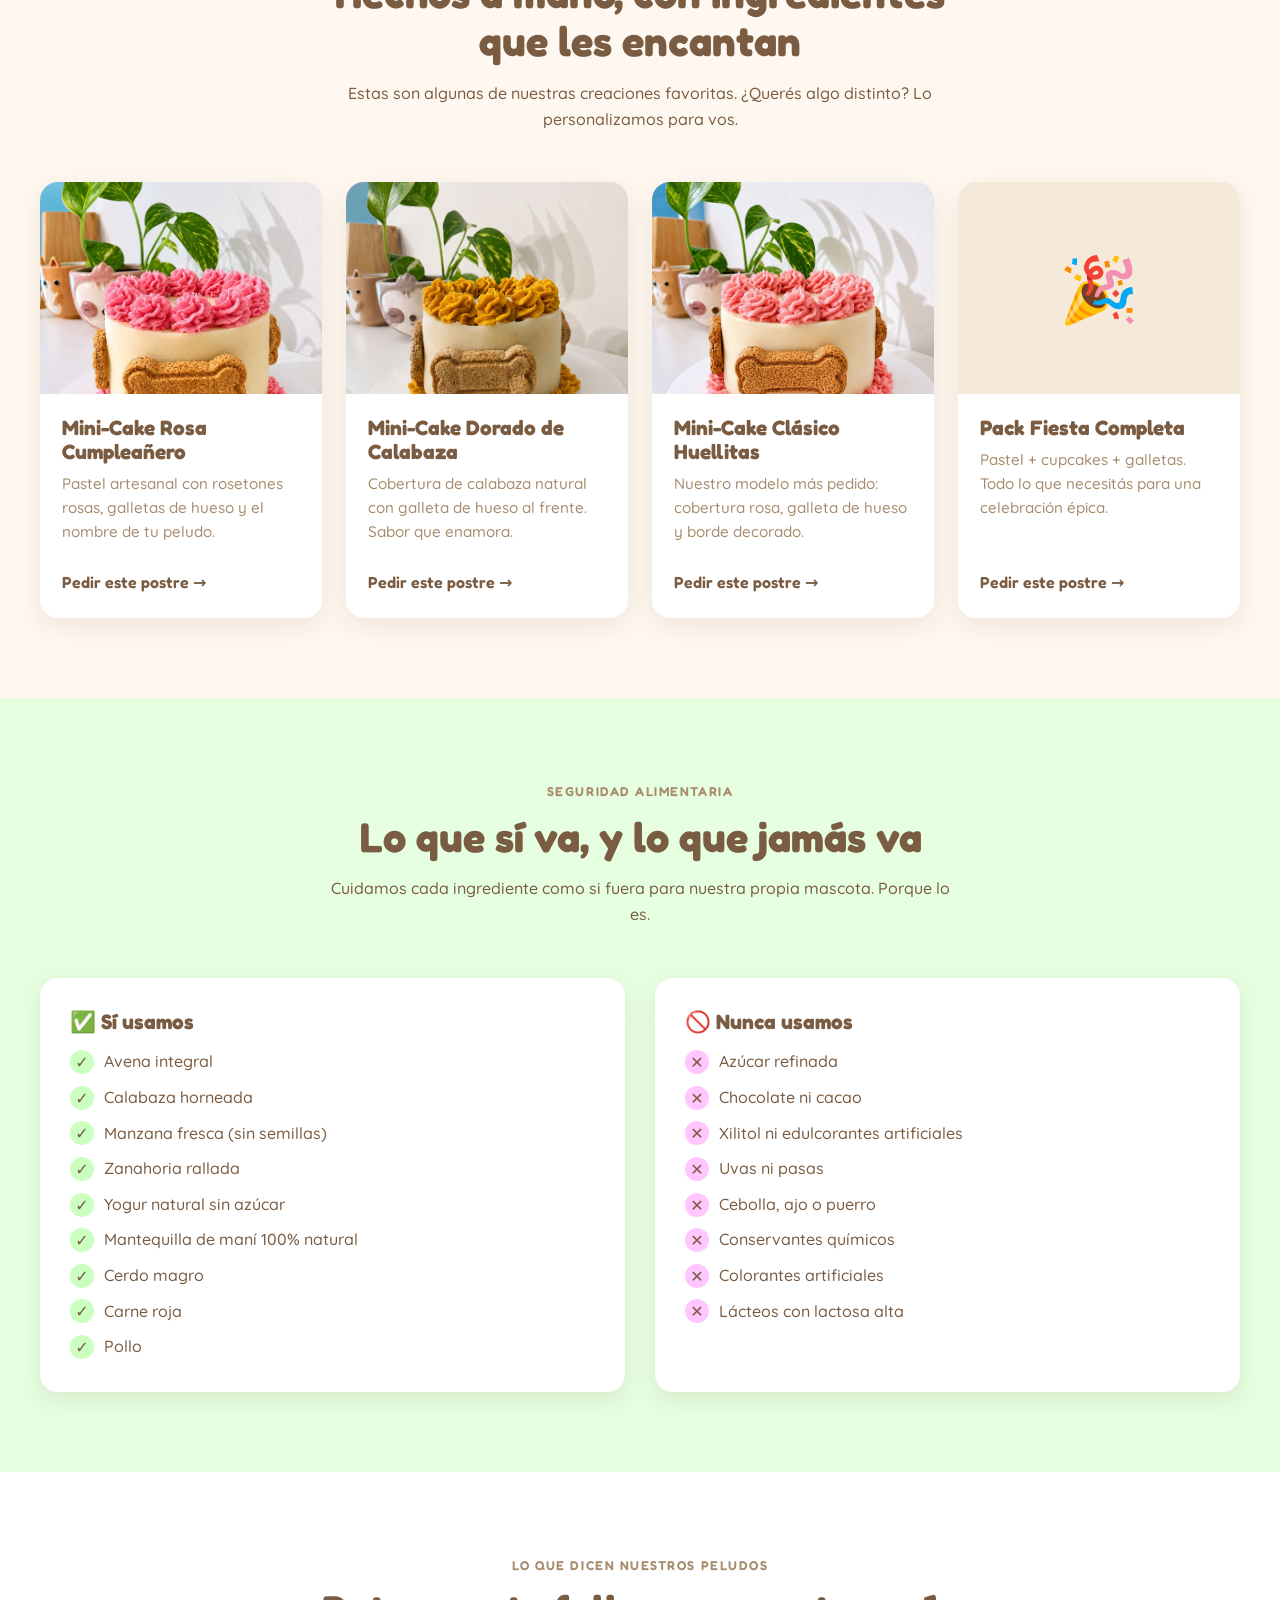
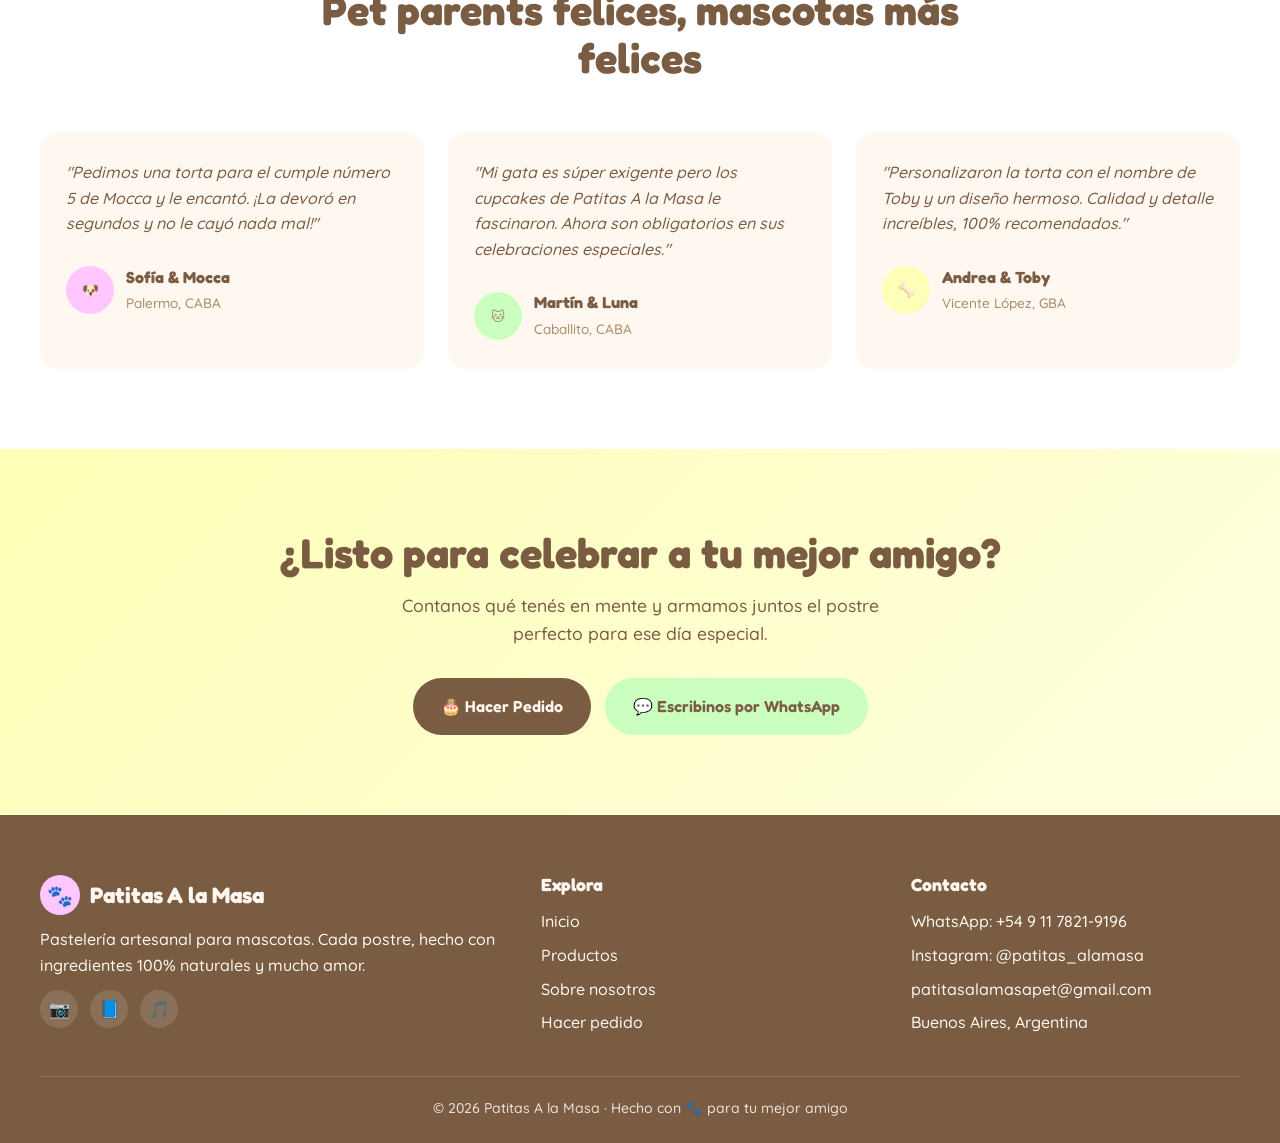
==== commit fae1be5f: "modified:   index.html 	modified:   js/main.js 	modified:   js/pedidos.js" ====
--- a/index.html
+++ b/index.html
@@ -5,6 +5,7 @@
   <meta name="viewport" content="width=device-width, initial-scale=1.0" />
   <title>Patitas a la masa — Postres naturales para tu mascota</title>
   <meta name="description" content="Pastelería artesanal para mascotas. Postres 100% naturales, sin azúcar, sin chocolate y sin aditivos para celebrar los días especiales de tu peludo." />
+  <meta name="rebuild-timestamp" content="2026-05-31T12:00:00Z" />
 
   <link rel="preconnect" href="https://fonts.googleapis.com" />
   <link rel="preconnect" href="https://fonts.gstatic.com" crossorigin />
@@ -86,7 +87,7 @@
           <article class="valor-card vainilla">
             <span class="icono" aria-hidden="true">🎉</span>
             <h3>Hechos para Celebrar</h3>
-            <p>Tortas temáticas para cumpleaños, gotchas y fechas que merecen una fiesta a la altura del peludo.</p>
+            <p>Tortas temáticas para cumpleaños y fechas que merecen una fiesta a la altura del peludo.</p>
           </article>
           <article class="valor-card rosa">
             <span class="icono" aria-hidden="true">💝</span>
@@ -109,10 +110,10 @@
         <div class="product-grid">
           <article class="product-card">
             <div class="product-image rosa">
-              <img src="assets/Imagenes/pastel-rosa.jpeg" alt="Pastel de cumpleaños rosa con galleta de hueso" />
+              <img src="assets/Imagenes/pastel-rosa.jpeg" alt="Mini-Cake de cumpleaños rosa con galleta de hueso" />
             </div>
             <div class="product-body">
-              <h3>Pastel Rosa Cumpleañero</h3>
+              <h3>Mini-Cake Rosa Cumpleañero</h3>
               <p>Pastel artesanal con rosetones rosas, galletas de hueso y el nombre de tu peludo.</p>
               <a href="pedidos.html#producto-pastel-rosa" class="product-link">Pedir este postre →</a>
             </div>
@@ -120,10 +121,10 @@
 
           <article class="product-card">
             <div class="product-image vainilla">
-              <img src="assets/Imagenes/pastel-amarillo.jpeg" alt="Pastel de cumpleaños con rosetones dorados y galleta de hueso" />
+              <img src="assets/Imagenes/pastel-amarillo.jpeg" alt="Mini-Cake de cumpleaños con rosetones dorados y galleta de hueso" />
             </div>
             <div class="product-body">
-              <h3>Pastel Dorado de Calabaza</h3>
+              <h3>Mini-Cake Dorado de Calabaza</h3>
               <p>Cobertura de calabaza natural con galleta de hueso al frente. Sabor que enamora.</p>
               <a href="pedidos.html#producto-pastel-amarillo" class="product-link">Pedir este postre →</a>
             </div>
@@ -131,10 +132,10 @@
 
           <article class="product-card">
             <div class="product-image menta">
-              <img src="assets/Imagenes/pastel-rosa-2.jpeg" alt="Pastel rosa clásico con galleta de hueso frontal" />
+              <img src="assets/Imagenes/pastel-rosa-2.jpeg" alt="Mini-Cake rosa clásico con galleta de hueso frontal" />
             </div>
             <div class="product-body">
-              <h3>Pastel Clásico Huellitas</h3>
+              <h3>Mini-Cake Clásico Huellitas</h3>
               <p>Nuestro modelo más pedido: cobertura rosa, galleta de hueso y borde decorado.</p>
               <a href="pedidos.html#producto-pastel-clasico" class="product-link">Pedir este postre →</a>
             </div>
@@ -170,9 +171,10 @@
               <li>Manzana fresca (sin semillas)</li>
               <li>Zanahoria rallada</li>
               <li>Yogur natural sin azúcar</li>
-              <li>Miel de abeja (en mínimas cantidades)</li>
               <li>Mantequilla de maní 100% natural</li>
-              <li>Plátano maduro</li>
+              <li>Cerdo magro</li>
+              <li>Carne roja</li>
+              <li>Pollo</li>
             </ul>
           </div>
 
@@ -214,7 +216,7 @@
           </article>
 
           <article class="testimonio-card">
-            <p class="quote">"Mi gata es súper exigente pero los cupcakes de Patitas A la Masa le fascinaron. Ahora son obligatorios cada gotcha day."</p>
+            <p class="quote">"Mi gata es súper exigente pero los cupcakes de Patitas A la Masa le fascinaron. Ahora son obligatorios en sus celebraciones especiales."</p>
             <div class="testimonio-author">
               <span class="avatar menta" aria-hidden="true">🐱</span>
               <div>
@@ -290,8 +292,9 @@
               <a
                 href="#"
                 data-whatsapp-message="¡Hola Patitas A la Masa! 🐾"
-              >WhatsApp: +54 9 11 0000-0000</a>
+              >WhatsApp: +54 9 11 7821-9196</a>
             </li>
+            <li><a href="https://instagram.com/patitas_alamasa" target="_blank" rel="noopener">Instagram: @patitas_alamasa</a></li>
             <li><a href="mailto:patitasalamasapet@gmail.com">patitasalamasapet@gmail.com</a></li>
             <li>Buenos Aires, Argentina</li>
           </ul>
